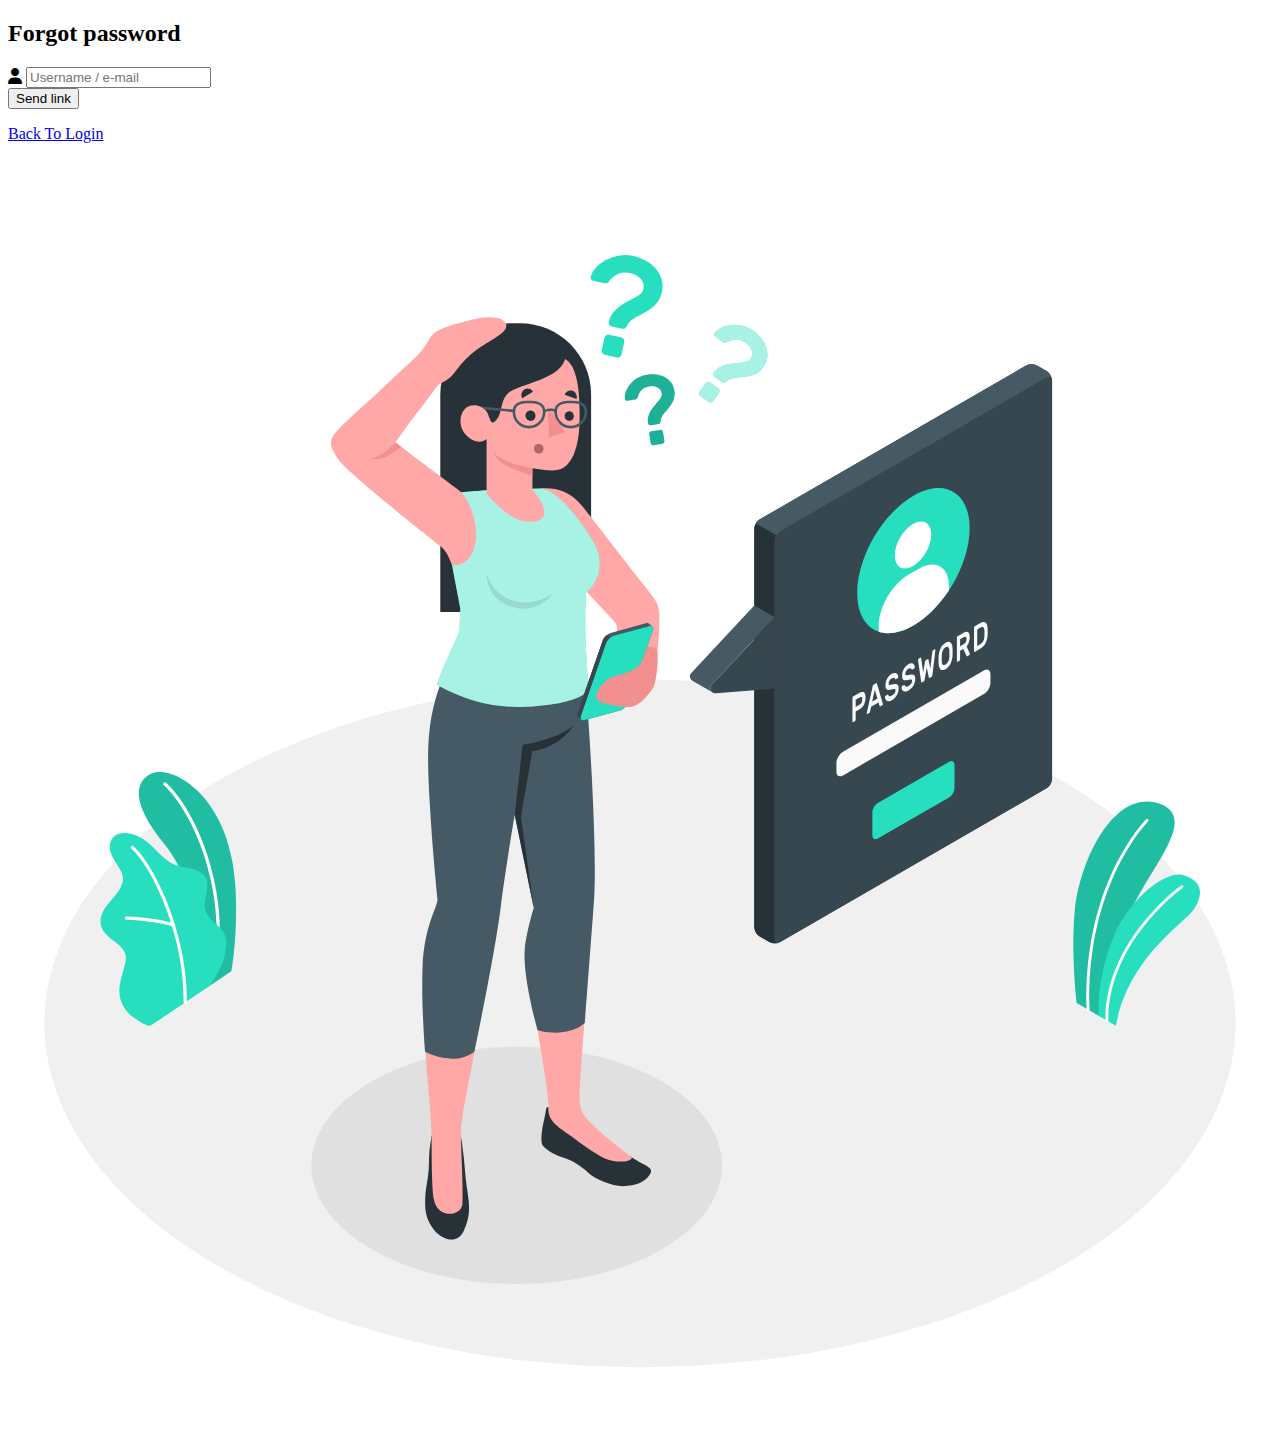
==== forgot.html @ 0cd27a6b "Added changes in forgot page" ====
<!DOCTYPE html>
<html lang="en">
  <head>
    <meta charset="UTF-8" />
    <meta name="viewport" content="width=device-width, initial-scale=1.0" />
    <link rel="stylesheet" href="https://cdnjs.cloudflare.com/ajax/libs/font-awesome/6.6.0/css/all.min.css">
    
    <link rel="stylesheet" href="style.css" />
    <title>forgot password</title>
    <style>
      
    </style>
  </head>
  <body>
    <div class="container">
      <div class="forms-container">
        <div class="signin-signup" >
          <form action="#" class="sign-in-form">
            <h2 class="title">Forgot password</h2>
            <div class="input-field">
              <i class="fas fa-user"></i>
              <input type="text" placeholder="Username / e-mail" />
            </div>
            <input type="submit" value="Send link" class="btn solid" /><br>
            <p ><a href="index.html">Back To Login</a></p>
          </form>
        </div>
      </div>

      <div class="panels-container" >
        <div class="panel left-panel" >
          <img src="images/7070628_3275432.svg" class="image" alt="" />
        </div>
      </div>
    </div>

    <script src="app.js"></script>
  </body>
</html>
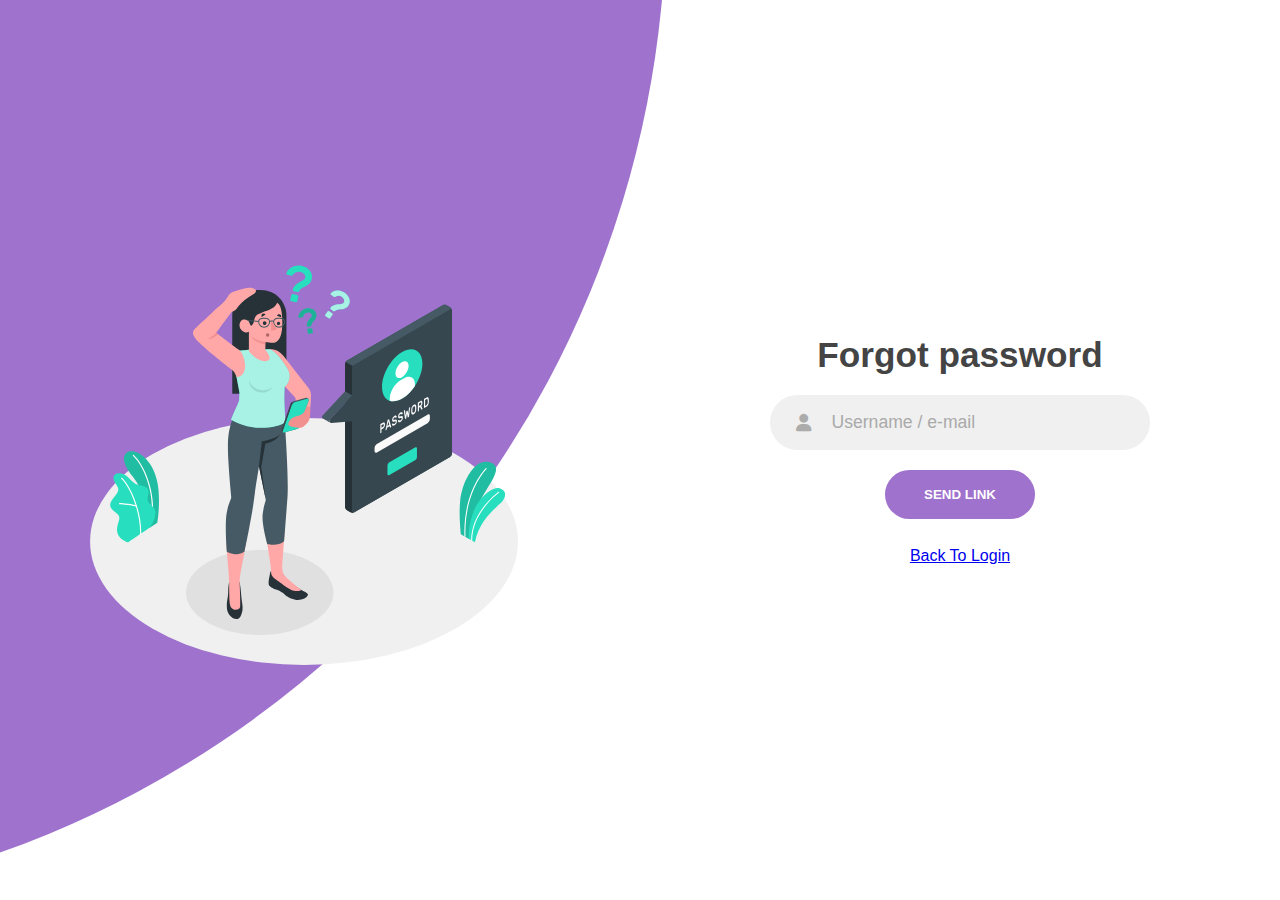
==== commit 37370218: "Added changes in forgot page" ====
--- a/forgot.html
+++ b/forgot.html
@@ -5,7 +5,7 @@
     <meta name="viewport" content="width=device-width, initial-scale=1.0" />
     <link rel="stylesheet" href="https://cdnjs.cloudflare.com/ajax/libs/font-awesome/6.6.0/css/all.min.css">
     
-    <link rel="stylesheet" href="style.css" />
+    <link rel="stylesheet" href="css/signupandforgot.css" />
     <title>forgot password</title>
     <style>
       
--- a/css/signupandforgot.css
+++ b/css/signupandforgot.css
@@ -0,0 +1,399 @@
+
+* {
+  margin: 0;
+  padding: 0;
+  box-sizing: border-box;
+}
+
+body,
+input {
+  font-family: sans-serif;
+}
+
+.container {
+  position: relative;
+  width: 100%;
+  background-color: #fff;
+  min-height: 100vh;
+  overflow: hidden;
+}
+
+.forms-container {
+  position: absolute;
+  width: 100%;
+  height: 100%;
+  top: 0;
+  left: 0;
+}
+
+.signin-signup {
+  position: absolute;
+  top: 50%;
+  transform: translate(-50%, -50%);
+  left: 75%;
+  width: 50%;
+  transition: 1s 0.7s ease-in-out;
+  display: grid;
+  grid-template-columns: 1fr;
+  z-index: 5;
+}
+
+form {
+  display: flex;
+  align-items: center;
+  justify-content: center;
+  flex-direction: column;
+  padding: 0rem 5rem;
+  transition: all 0.2s 0.7s;
+  overflow: hidden;
+  grid-column: 1 / 2;
+  grid-row: 1 / 2;
+}
+
+form.sign-up-form {
+  opacity: 0;
+  z-index: 1;
+}
+
+form.sign-in-form {
+  z-index: 2;
+}
+
+.title {
+  font-size: 2.2rem;
+  color: #444;
+  margin-bottom: 10px;
+}
+
+.input-field {
+  max-width: 380px;
+  width: 100%;
+  background-color: #f0f0f0;
+  margin: 10px 0;
+  height: 55px;
+  border-radius: 55px;
+  display: grid;
+  grid-template-columns: 15% 85%;
+  padding: 0 0.4rem;
+  position: relative;
+}
+
+.input-field i {
+  text-align: center;
+  line-height: 55px;
+  color: #acacac;
+  transition: 0.5s;
+  font-size: 1.1rem;
+}
+
+.input-field input {
+  background: none;
+  outline: none;
+  border: none;
+  line-height: 1;
+  font-weight: 600;
+  font-size: 1.1rem;
+  color: #333;
+}
+
+.input-field input::placeholder {
+  color: #aaa;
+  font-weight: 500;
+}
+
+.social-text {
+  padding: 0.7rem 0;
+  font-size: 1rem;
+}
+
+.social-media {
+  display: flex;
+  justify-content: center;
+}
+
+.social-icon {
+  height: 46px;
+  width: 46px;
+  display: flex;
+  justify-content: center;
+  align-items: center;
+  margin: 0 0.45rem;
+  color: #333;
+  border-radius: 50%;
+  border: 1px solid #333;
+  text-decoration: none;
+  font-size: 1.1rem;
+  transition: 0.3s;
+}
+
+.social-icon:hover {
+  color: #9f72cd;
+  border-color: #7a11e3;
+}
+
+.btn {
+  width: 150px;
+  background-color: #9f72cd;
+  border: none;
+  outline: none;
+  height: 49px;
+  border-radius: 49px;
+  color: #fff;
+  text-transform: uppercase;
+  font-weight: 600;
+  margin: 10px 0;
+  cursor: pointer;
+  transition: 0.5s;
+}
+
+.btn:hover {
+  background-color: #7c42b6;
+}
+.panels-container {
+  position: absolute;
+  height: 100%;
+  width: 100%;
+  top: 0;
+  left: 0;
+  display: grid;
+  grid-template-columns: repeat(2, 1fr);
+}
+
+.container:before {
+  content: "";
+  position: absolute;
+  height: 2000px;
+  width: 2000px;
+  top: -10%;
+  right: 48%;
+  transform: translateY(-50%);
+  background-image: linear-gradient(-45deg, #9f72cd 0%, #9f72cd 100%);
+  transition: 1.8s ease-in-out;
+  border-radius: 50%;
+  z-index: 6;
+}
+
+.image {
+  width: 100%;
+  transition: transform 1.1s ease-in-out;
+  transition-delay: 0.4s;
+}
+
+.panel {
+  display: flex;
+  flex-direction: column;
+  align-items: flex-end;
+  justify-content: space-around;
+  text-align: center;
+  z-index: 6;
+}
+
+.left-panel {
+  pointer-events: all;
+  padding: 3rem 17% 2rem 12%;
+}
+
+.right-panel {
+  pointer-events: none;
+  padding: 3rem 12% 2rem 17%;
+}
+
+.panel .content {
+  color: #fff;
+  transition: transform 0.9s ease-in-out;
+  transition-delay: 0.6s;
+}
+
+.panel h3 {
+  font-weight: 600;
+  line-height: 1;
+  font-size: 1.5rem;
+}
+
+.panel p {
+  font-size: 0.95rem;
+  padding: 0.7rem 0;
+}
+
+.btn.transparent {
+  margin: 0;
+  background: none;
+  border: 2px solid #fff;
+  width: 130px;
+  height: 41px;
+  font-weight: 600;
+  font-size: 0.8rem;
+}
+
+.right-panel .image,
+.right-panel .content {
+  transform: translateX(800px);
+}
+
+/* ANIMATION */
+
+.container.sign-up-mode:before {
+  transform: translate(100%, -50%);
+  right: 52%;
+}
+
+.container.sign-up-mode .left-panel .image,
+.container.sign-up-mode .left-panel .content {
+  transform: translateX(-800px);
+}
+
+.container.sign-up-mode .signin-signup {
+  left: 25%;
+}
+
+.container.sign-up-mode form.sign-up-form {
+  opacity: 1;
+  z-index: 2;
+}
+
+.container.sign-up-mode form.sign-in-form {
+  opacity: 0;
+  z-index: 1;
+}
+
+.container.sign-up-mode .right-panel .image,
+.container.sign-up-mode .right-panel .content {
+  transform: translateX(0%);
+}
+
+.container.sign-up-mode .left-panel {
+  pointer-events: none;
+}
+
+.container.sign-up-mode .right-panel {
+  pointer-events: all;
+}
+
+@media (max-width: 870px) {
+  .container {
+    min-height: 800px;
+    height: 100vh;
+  }
+  .signin-signup {
+    width: 100%;
+    top: 95%;
+    transform: translate(-50%, -100%);
+    transition: 1s 0.8s ease-in-out;
+  }
+
+  .signin-signup,
+  .container.sign-up-mode .signin-signup {
+    left: 50%;
+  }
+
+  .panels-container {
+    grid-template-columns: 1fr;
+    grid-template-rows: 1fr 2fr 1fr;
+  }
+
+  .panel {
+    flex-direction: row;
+    justify-content: space-around;
+    align-items: center;
+    padding: 2.5rem 8%;
+    grid-column: 1 / 2;
+  }
+
+  .right-panel {
+    grid-row: 3 / 4;
+  }
+
+  .left-panel {
+    grid-row: 1 / 2;
+  }
+
+  .image {
+    width: 200px;
+    transition: transform 0.9s ease-in-out;
+    transition-delay: 0.6s;
+  }
+
+  .panel .content {
+    padding-right: 15%;
+    transition: transform 0.9s ease-in-out;
+    transition-delay: 0.8s;
+  }
+
+  .panel h3 {
+    font-size: 1.2rem;
+  }
+
+  .panel p {
+    font-size: 0.7rem;
+    padding: 0.5rem 0;
+  }
+
+  .btn.transparent {
+    width: 110px;
+    height: 35px;
+    font-size: 0.7rem;
+  }
+
+  .container:before {
+    width: 1500px;
+    height: 1500px;
+    transform: translateX(-50%);
+    left: 30%;
+    bottom: 68%;
+    right: initial;
+    top: initial;
+    transition: 2s ease-in-out;
+  }
+
+  .container.sign-up-mode:before {
+    transform: translate(-50%, 100%);
+    bottom: 32%;
+    right: initial;
+  }
+
+  .container.sign-up-mode .left-panel .image,
+  .container.sign-up-mode .left-panel .content {
+    transform: translateY(-300px);
+  }
+
+  .container.sign-up-mode .right-panel .image,
+  .container.sign-up-mode .right-panel .content {
+    transform: translateY(0px);
+  }
+
+  .right-panel .image,
+  .right-panel .content {
+    transform: translateY(300px);
+  }
+
+  .container.sign-up-mode .signin-signup {
+    top: 5%;
+    transform: translate(-50%, 0);
+  }
+}
+
+@media (max-width: 570px) {
+  form {
+    padding: 0 1.5rem;
+  }
+
+  .image {
+    display: none;
+  }
+  .panel .content {
+    padding: 0.5rem 1rem;
+  }
+  .container {
+    padding: 1.5rem;
+  }
+
+  .container:before {
+    bottom: 72%;
+    left: 50%;
+  }
+
+  .container.sign-up-mode:before {
+    bottom: 28%;
+    left: 50%;
+  }
+}